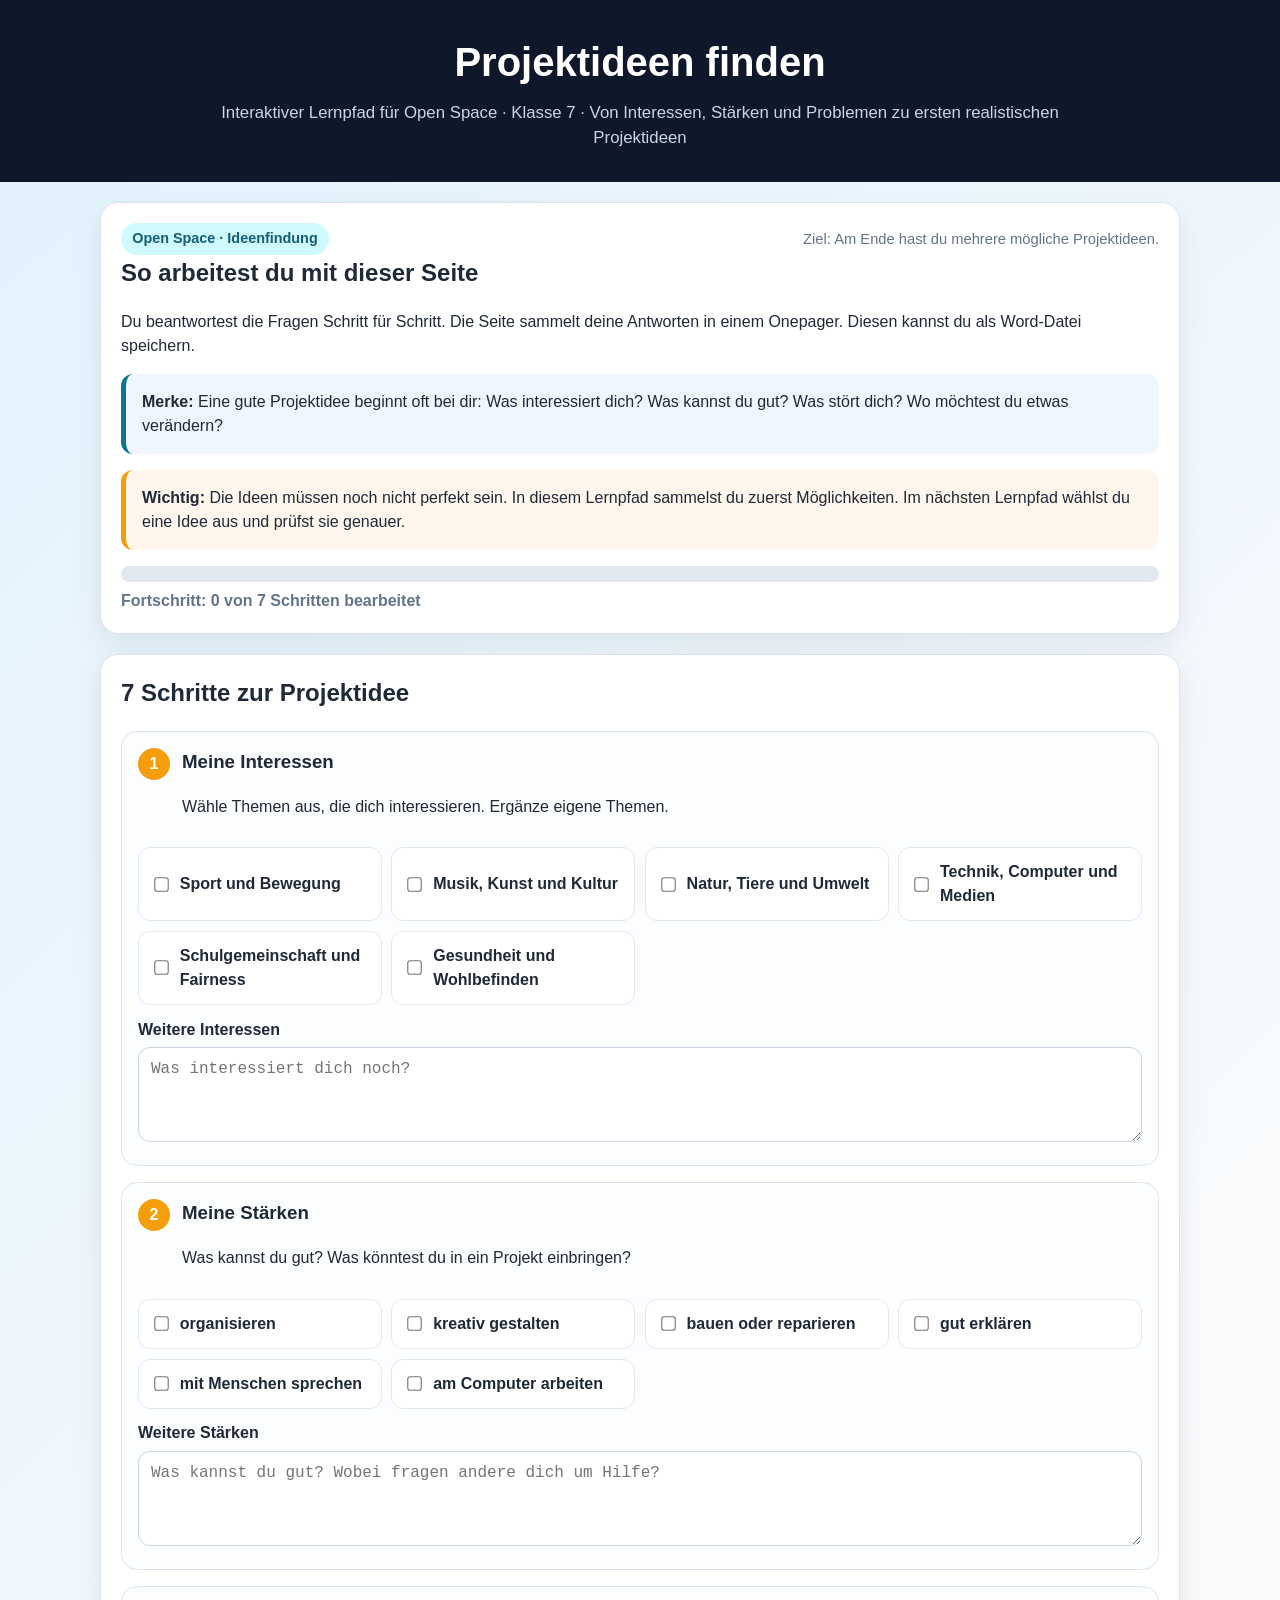
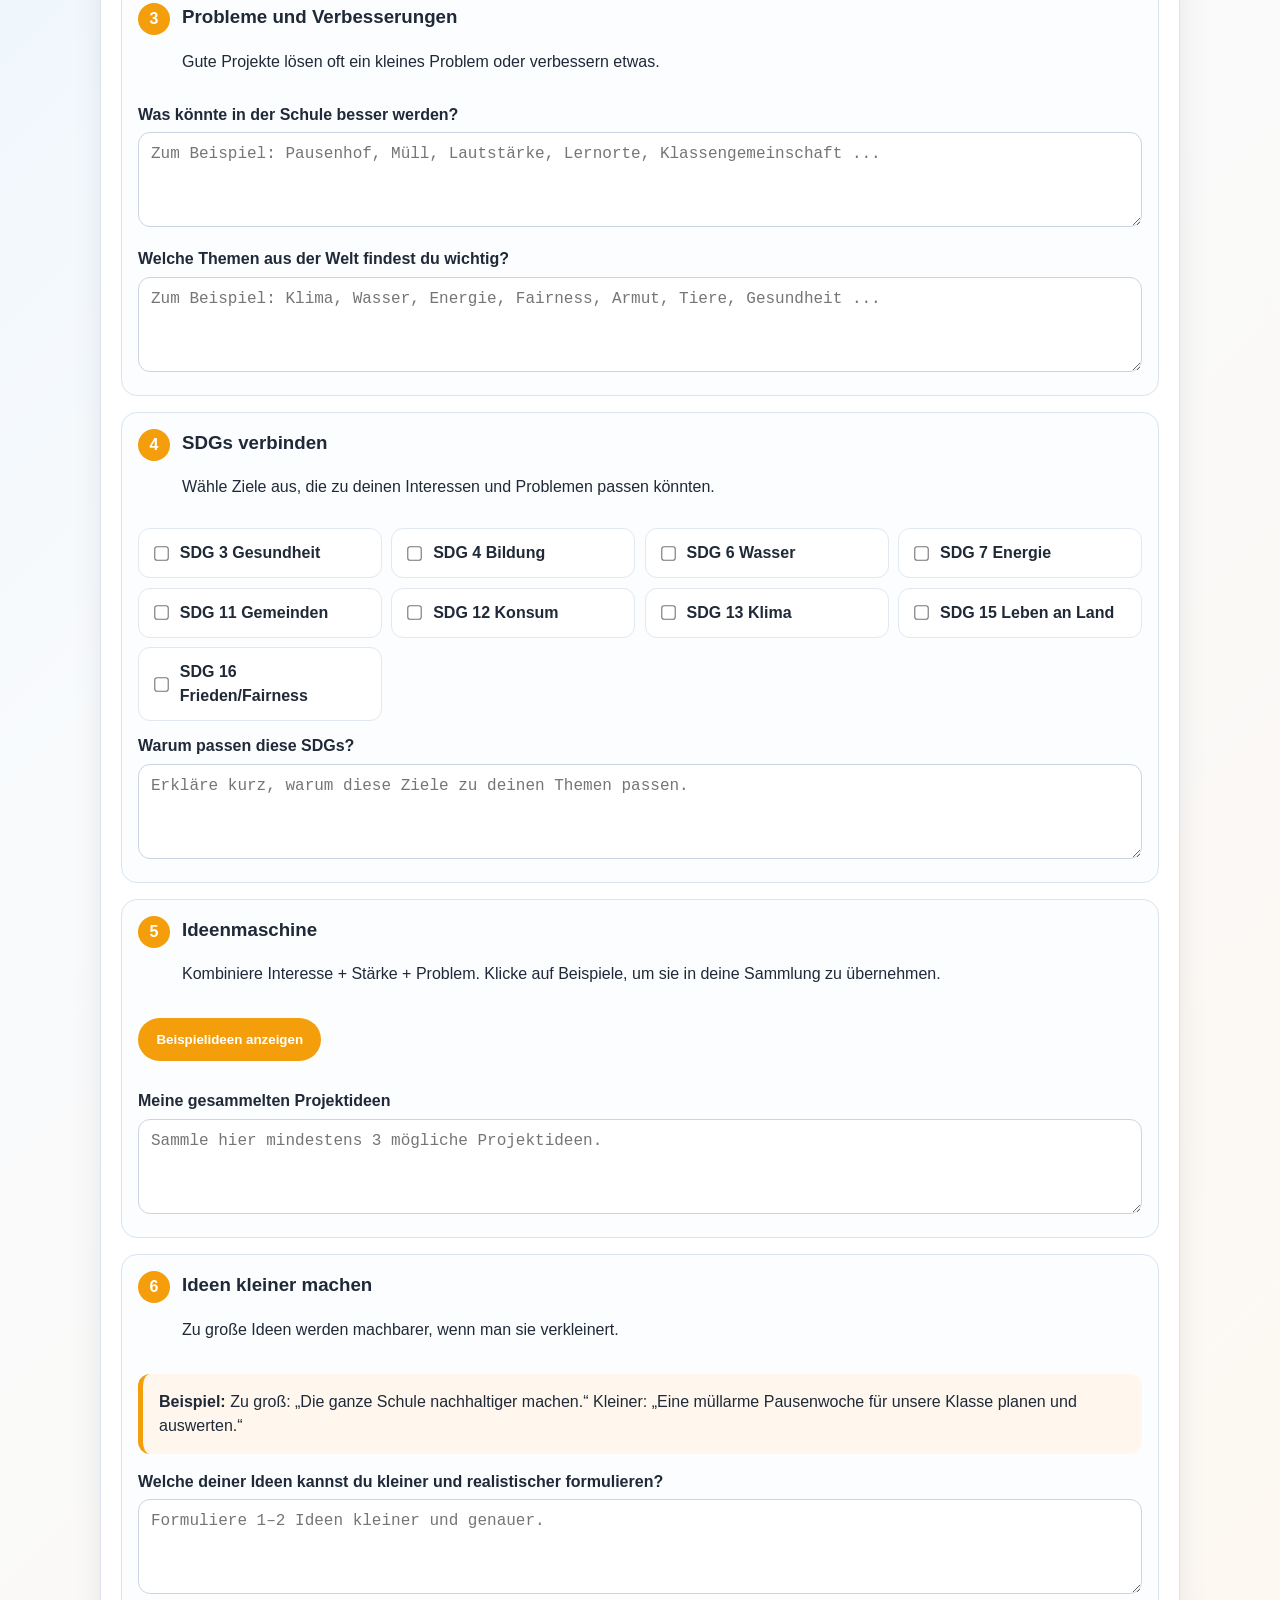
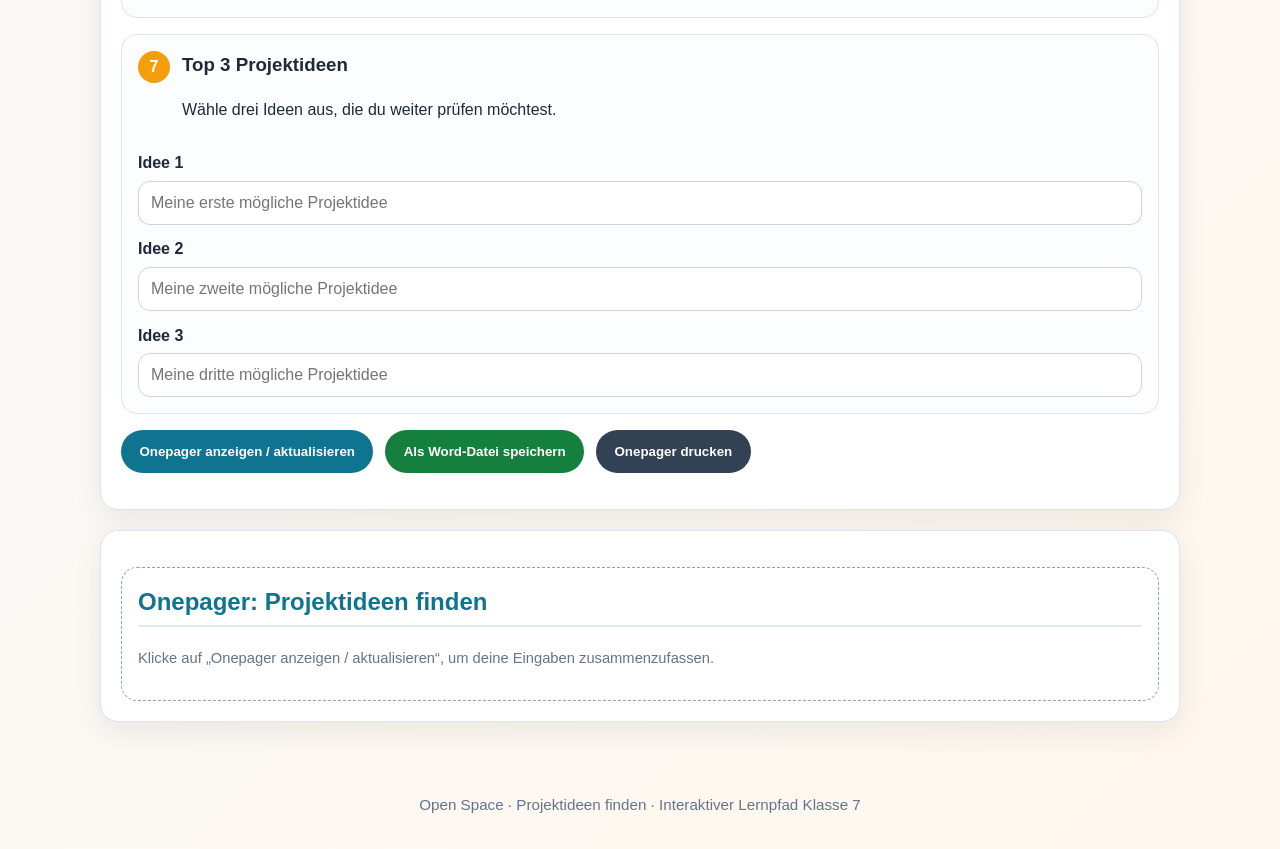
==== lernpfad_projektideen_finden.html @ 1bb31d28 "Add files via upload" ====
<!DOCTYPE html>
<html lang="de">
<head>
  <meta charset="UTF-8" />
  <meta name="viewport" content="width=device-width, initial-scale=1.0" />
  <title>Projektideen finden · Interaktiver Lernpfad</title>
  <style>
    :root {
      --bg1:#e0f2fe; --bg2:#fff7ed; --dark:#0f172a; --card:#ffffff; --text:#1f2937;
      --muted:#64748b; --line:#dbe3ef; --primary:#0e7490; --primary2:#f59e0b;
      --green:#15803d; --red:#b91c1c; --soft:#f8fafc;
    }
    *{box-sizing:border-box} body{margin:0;font-family:Arial,Helvetica,sans-serif;background:linear-gradient(135deg,var(--bg1),#f8fafc 45%,var(--bg2));color:var(--text);line-height:1.5}
    header{background:var(--dark);color:white;padding:2rem 1rem;text-align:center} header h1{margin:0 0 .5rem;font-size:clamp(1.7rem,4vw,2.5rem)} header p{max-width:920px;margin:.5rem auto 0;color:#cbd5e1;font-size:1.05rem}
    main{max-width:1120px;margin:0 auto;padding:1.25rem}.card{background:var(--card);border:1px solid var(--line);border-radius:18px;box-shadow:0 10px 30px rgba(15,23,42,.08);padding:1.25rem;margin-bottom:1.25rem}
    h2,h3{margin-top:0}.topline{display:flex;flex-wrap:wrap;justify-content:space-between;gap:.75rem;align-items:center}.badge{display:inline-block;padding:.3rem .7rem;border-radius:999px;background:#cffafe;color:#155e75;font-size:.9rem;font-weight:800}.small{font-size:.92rem;color:var(--muted)}
    .hint{background:#eff6ff;border-left:5px solid var(--primary);border-radius:12px;padding:1rem;margin:1rem 0}.tip{background:#fff7ed;border-left:5px solid var(--primary2);border-radius:12px;padding:1rem;margin:1rem 0}
    .progress-wrap{background:#e2e8f0;border-radius:999px;height:16px;overflow:hidden;margin:.8rem 0 .4rem}.progress-bar{height:100%;width:0%;background:var(--green);transition:width .25s ease}.status{color:var(--muted);font-weight:700}
    .step{border:1px solid var(--line);background:#fbfdff;border-radius:16px;padding:1rem;margin:1rem 0}.step-header{display:flex;gap:.75rem;align-items:flex-start;margin-bottom:.8rem}.step-number{width:2rem;height:2rem;flex:0 0 2rem;border-radius:50%;background:var(--primary2);color:white;display:grid;place-items:center;font-weight:900}
    label{display:block;font-weight:800;margin:.8rem 0 .35rem} input[type="text"],textarea,select{width:100%;padding:.75rem;border:1px solid #cbd5e1;border-radius:12px;font-size:1rem;background:white} textarea{min-height:95px;resize:vertical}
    .grid{display:grid;grid-template-columns:repeat(auto-fit,minmax(240px,1fr));gap:.75rem}.choice-grid{display:grid;grid-template-columns:repeat(auto-fit,minmax(230px,1fr));gap:.6rem;margin-top:.6rem}.choice-grid label{display:flex;align-items:center;gap:.55rem;font-weight:600;margin:0;background:white;border:1px solid #e2e8f0;border-radius:12px;padding:.75rem}.choice-grid input{transform:scale(1.12)}
    .idea-list{display:grid;grid-template-columns:repeat(auto-fit,minmax(250px,1fr));gap:.75rem;margin-top:.75rem}.idea-card{border:1px solid #e2e8f0;border-radius:14px;padding:1rem;background:#f8fafc}.idea-card button{margin-top:.5rem}
    .button-row{display:flex;flex-wrap:wrap;gap:.75rem;align-items:center;margin:1rem 0}button{border:none;border-radius:999px;padding:.85rem 1.15rem;background:var(--primary);color:white;font-weight:800;cursor:pointer;transition:transform .15s ease,background .15s ease}button:hover{background:#155e75;transform:translateY(-1px)}button.secondary{background:#334155}button.secondary:hover{background:#1e293b}button.green{background:var(--green)}button.green:hover{background:#166534}button.orange{background:var(--primary2)}button.orange:hover{background:#d97706}
    .onepager{background:white;border:1px dashed #94a3b8;border-radius:16px;padding:1rem;margin-top:1rem}.onepager h2{color:var(--primary);border-bottom:2px solid #e2e8f0;padding-bottom:.35rem}.onepager-grid{display:grid;grid-template-columns:repeat(auto-fit,minmax(260px,1fr));gap:.75rem}.onepager-box{border:1px solid #e2e8f0;border-radius:12px;padding:.8rem;background:#f8fafc}
    footer{text-align:center;padding:2rem 1rem;color:var(--muted);font-size:.95rem}
    @media print{body{background:white}header,.intro-card,.steps-card,.button-row,.progress-wrap,.status{display:none}.card{box-shadow:none;border:none;margin:0;padding:0}.onepager{border:none;padding:0}.onepager-grid{display:block}.onepager-box{margin:10px 0}}
  </style>
</head>
<body>
<header>
  <h1>Projektideen finden</h1>
  <p>Interaktiver Lernpfad für Open Space · Klasse 7 · Von Interessen, Stärken und Problemen zu ersten realistischen Projektideen</p>
</header>
<main>
  <section class="card intro-card">
    <div class="topline"><span class="badge">Open Space · Ideenfindung</span><span class="small">Ziel: Am Ende hast du mehrere mögliche Projektideen.</span></div>
    <h2>So arbeitest du mit dieser Seite</h2>
    <p>Du beantwortest die Fragen Schritt für Schritt. Die Seite sammelt deine Antworten in einem Onepager. Diesen kannst du als Word-Datei speichern.</p>
    <div class="hint"><strong>Merke:</strong> Eine gute Projektidee beginnt oft bei dir: Was interessiert dich? Was kannst du gut? Was stört dich? Wo möchtest du etwas verändern?</div>
    <div class="tip"><strong>Wichtig:</strong> Die Ideen müssen noch nicht perfekt sein. In diesem Lernpfad sammelst du zuerst Möglichkeiten. Im nächsten Lernpfad wählst du eine Idee aus und prüfst sie genauer.</div>
    <div class="progress-wrap"><div class="progress-bar" id="progressBar"></div></div>
    <div id="progressText" class="status">Fortschritt: 0 von 7 Schritten bearbeitet</div>
  </section>

  <section class="card steps-card">
    <h2>7 Schritte zur Projektidee</h2>

    <div class="step">
      <div class="step-header"><div class="step-number">1</div><div><h3>Meine Interessen</h3><p>Wähle Themen aus, die dich interessieren. Ergänze eigene Themen.</p></div></div>
      <div class="choice-grid">
        <label><input type="checkbox" name="interests" value="Sport und Bewegung"> Sport und Bewegung</label>
        <label><input type="checkbox" name="interests" value="Musik, Kunst und Kultur"> Musik, Kunst und Kultur</label>
        <label><input type="checkbox" name="interests" value="Natur, Tiere und Umwelt"> Natur, Tiere und Umwelt</label>
        <label><input type="checkbox" name="interests" value="Technik, Computer und Medien"> Technik, Computer und Medien</label>
        <label><input type="checkbox" name="interests" value="Schulgemeinschaft und Fairness"> Schulgemeinschaft und Fairness</label>
        <label><input type="checkbox" name="interests" value="Gesundheit und Wohlbefinden"> Gesundheit und Wohlbefinden</label>
      </div>
      <label for="ownInterests">Weitere Interessen</label><textarea id="ownInterests" placeholder="Was interessiert dich noch?"></textarea>
    </div>

    <div class="step">
      <div class="step-header"><div class="step-number">2</div><div><h3>Meine Stärken</h3><p>Was kannst du gut? Was könntest du in ein Projekt einbringen?</p></div></div>
      <div class="choice-grid">
        <label><input type="checkbox" name="strengths" value="organisieren"> organisieren</label>
        <label><input type="checkbox" name="strengths" value="kreativ gestalten"> kreativ gestalten</label>
        <label><input type="checkbox" name="strengths" value="bauen oder reparieren"> bauen oder reparieren</label>
        <label><input type="checkbox" name="strengths" value="gut erklären"> gut erklären</label>
        <label><input type="checkbox" name="strengths" value="mit Menschen sprechen"> mit Menschen sprechen</label>
        <label><input type="checkbox" name="strengths" value="am Computer arbeiten"> am Computer arbeiten</label>
      </div>
      <label for="ownStrengths">Weitere Stärken</label><textarea id="ownStrengths" placeholder="Was kannst du gut? Wobei fragen andere dich um Hilfe?"></textarea>
    </div>

    <div class="step">
      <div class="step-header"><div class="step-number">3</div><div><h3>Probleme und Verbesserungen</h3><p>Gute Projekte lösen oft ein kleines Problem oder verbessern etwas.</p></div></div>
      <label for="problemsSchool">Was könnte in der Schule besser werden?</label><textarea id="problemsSchool" placeholder="Zum Beispiel: Pausenhof, Müll, Lautstärke, Lernorte, Klassengemeinschaft ..."></textarea>
      <label for="problemsWorld">Welche Themen aus der Welt findest du wichtig?</label><textarea id="problemsWorld" placeholder="Zum Beispiel: Klima, Wasser, Energie, Fairness, Armut, Tiere, Gesundheit ..."></textarea>
    </div>

    <div class="step">
      <div class="step-header"><div class="step-number">4</div><div><h3>SDGs verbinden</h3><p>Wähle Ziele aus, die zu deinen Interessen und Problemen passen könnten.</p></div></div>
      <div class="choice-grid">
        <label><input type="checkbox" name="sdgs" value="SDG 3 Gesundheit und Wohlergehen"> SDG 3 Gesundheit</label>
        <label><input type="checkbox" name="sdgs" value="SDG 4 Hochwertige Bildung"> SDG 4 Bildung</label>
        <label><input type="checkbox" name="sdgs" value="SDG 6 Sauberes Wasser"> SDG 6 Wasser</label>
        <label><input type="checkbox" name="sdgs" value="SDG 7 Saubere Energie"> SDG 7 Energie</label>
        <label><input type="checkbox" name="sdgs" value="SDG 11 Nachhaltige Städte und Gemeinden"> SDG 11 Gemeinden</label>
        <label><input type="checkbox" name="sdgs" value="SDG 12 Nachhaltiger Konsum"> SDG 12 Konsum</label>
        <label><input type="checkbox" name="sdgs" value="SDG 13 Klimaschutz"> SDG 13 Klima</label>
        <label><input type="checkbox" name="sdgs" value="SDG 15 Leben an Land"> SDG 15 Leben an Land</label>
        <label><input type="checkbox" name="sdgs" value="SDG 16 Frieden und Gerechtigkeit"> SDG 16 Frieden/Fairness</label>
      </div>
      <label for="sdgReason">Warum passen diese SDGs?</label><textarea id="sdgReason" placeholder="Erkläre kurz, warum diese Ziele zu deinen Themen passen."></textarea>
    </div>

    <div class="step">
      <div class="step-header"><div class="step-number">5</div><div><h3>Ideenmaschine</h3><p>Kombiniere Interesse + Stärke + Problem. Klicke auf Beispiele, um sie in deine Sammlung zu übernehmen.</p></div></div>
      <div class="button-row"><button class="orange" onclick="generateIdeas()">Beispielideen anzeigen</button></div>
      <div id="ideaExamples" class="idea-list"></div>
      <label for="collectedIdeas">Meine gesammelten Projektideen</label><textarea id="collectedIdeas" placeholder="Sammle hier mindestens 3 mögliche Projektideen."></textarea>
    </div>

    <div class="step">
      <div class="step-header"><div class="step-number">6</div><div><h3>Ideen kleiner machen</h3><p>Zu große Ideen werden machbarer, wenn man sie verkleinert.</p></div></div>
      <div class="tip"><strong>Beispiel:</strong> Zu groß: „Die ganze Schule nachhaltiger machen.“ Kleiner: „Eine müllarme Pausenwoche für unsere Klasse planen und auswerten.“</div>
      <label for="smallIdeas">Welche deiner Ideen kannst du kleiner und realistischer formulieren?</label><textarea id="smallIdeas" placeholder="Formuliere 1–2 Ideen kleiner und genauer."></textarea>
    </div>

    <div class="step">
      <div class="step-header"><div class="step-number">7</div><div><h3>Top 3 Projektideen</h3><p>Wähle drei Ideen aus, die du weiter prüfen möchtest.</p></div></div>
      <label for="top1">Idee 1</label><input id="top1" type="text" placeholder="Meine erste mögliche Projektidee">
      <label for="top2">Idee 2</label><input id="top2" type="text" placeholder="Meine zweite mögliche Projektidee">
      <label for="top3">Idee 3</label><input id="top3" type="text" placeholder="Meine dritte mögliche Projektidee">
    </div>

    <div class="button-row">
      <button onclick="updateOnepager()">Onepager anzeigen / aktualisieren</button>
      <button class="green" onclick="downloadWord()">Als Word-Datei speichern</button>
      <button class="secondary" onclick="window.print()">Onepager drucken</button>
    </div>
  </section>

  <section class="card" id="onepagerSection"><div id="onepager" class="onepager"><h2>Onepager: Projektideen finden</h2><p class="small">Klicke auf „Onepager anzeigen / aktualisieren“, um deine Eingaben zusammenzufassen.</p></div></section>
</main>
<footer>Open Space · Projektideen finden · Interaktiver Lernpfad Klasse 7</footer>
<script>
  document.addEventListener('input', updateProgress); document.addEventListener('change', updateProgress);
  function getValue(id){const e=document.getElementById(id);return e&&e.value.trim()?e.value.trim():'—'}
  function getCheckedValues(name){const c=Array.from(document.querySelectorAll(`input[name="${name}"]:checked`));return c.length?c.map(i=>i.value).join(', '):'—'}
  function esc(t){return String(t).replace(/&/g,'&amp;').replace(/</g,'&lt;').replace(/>/g,'&gt;').replace(/"/g,'&quot;').replace(/'/g,'&#039;').replace(/\n/g,'<br>')}
  const examples = [
    ['Müllarme Pausenbox-Woche','Interesse: Umwelt · Stärke: organisieren · SDGs: 12, 13','Eine Klasse testet eine Woche lang weniger Verpackungsmüll in der Pause.'],
    ['Mini-Schulgarten für Insekten','Interesse: Natur · Stärke: bauen/gestalten · SDGs: 15, 4','Ein Team plant eine kleine insektenfreundliche Ecke und erklärt ihren Nutzen.'],
    ['Lernhilfe-Tauschbörse','Interesse: Bildung · Stärke: gut erklären · SDGs: 4, 10','Schüler bieten kurze Hilfen für Themen an, die sie gut können.'],
    ['Energie-Detektive im Klassenraum','Interesse: Technik/Klima · Stärke: beobachten · SDGs: 7, 13','Ein Team prüft Licht, Beamer, Heizung und entwickelt Spar-Tipps.'],
    ['Fairness-Woche in der Klasse','Interesse: Gemeinschaft · Stärke: mit Menschen sprechen · SDGs: 16, 4','Eine Gruppe sammelt Regeln für respektvollen Umgang und testet sie eine Woche.'],
    ['Bewegte Pause','Interesse: Sport · Stärke: anleiten · SDGs: 3, 11','Ein Team entwickelt einfache Pausenspiele und testet sie mit Mitschülern.'],
    ['Trinkwasser-Aktion','Interesse: Gesundheit/Wasser · Stärke: gestalten · SDGs: 3, 6, 12','Ein Team informiert über Leitungswasser und weniger Einwegflaschen.'],
    ['Schulweg-Check','Interesse: Gemeinde · Stärke: fotografieren/dokumentieren · SDGs: 11, 16','Schüler sammeln sichere und unsichere Stellen und machen Vorschläge.']
  ];
  function generateIdeas(){
    const wrap=document.getElementById('ideaExamples');
    wrap.innerHTML=examples.map((x,i)=>`<div class="idea-card"><span class="badge">Beispiel ${i+1}</span><h3>${x[0]}</h3><p><strong>${x[1]}</strong></p><p>${x[2]}</p><button type="button" onclick="addIdea('${encodeURIComponent(x[0])}')">Idee übernehmen</button></div>`).join('');
  }
  function addIdea(encoded){
    const idea=decodeURIComponent(encoded); const box=document.getElementById('collectedIdeas');
    box.value = box.value.trim() ? box.value.trim()+"\n- "+idea : "- "+idea; updateProgress();
  }
  function buildOnepagerHtml(){return `
    <h2>Onepager: Projektideen finden</h2>
    <p><strong>Name:</strong> ___________________________ &nbsp;&nbsp; <strong>Datum:</strong> ___________________________</p>
    <div class="onepager-grid">
      <div class="onepager-box"><h3>1. Interessen</h3><p><strong>Ausgewählt:</strong><br>${esc(getCheckedValues('interests'))}</p><p><strong>Weitere Interessen:</strong><br>${esc(getValue('ownInterests'))}</p></div>
      <div class="onepager-box"><h3>2. Stärken</h3><p><strong>Ausgewählt:</strong><br>${esc(getCheckedValues('strengths'))}</p><p><strong>Weitere Stärken:</strong><br>${esc(getValue('ownStrengths'))}</p></div>
      <div class="onepager-box"><h3>3. Probleme / Verbesserungen</h3><p><strong>In der Schule:</strong><br>${esc(getValue('problemsSchool'))}</p><p><strong>In der Welt:</strong><br>${esc(getValue('problemsWorld'))}</p></div>
      <div class="onepager-box"><h3>4. Passende SDGs</h3><p><strong>SDGs:</strong><br>${esc(getCheckedValues('sdgs'))}</p><p><strong>Begründung:</strong><br>${esc(getValue('sdgReason'))}</p></div>
      <div class="onepager-box"><h3>5. Gesammelte Projektideen</h3><p>${esc(getValue('collectedIdeas'))}</p></div>
      <div class="onepager-box"><h3>6. Kleiner und realistischer</h3><p>${esc(getValue('smallIdeas'))}</p></div>
      <div class="onepager-box"><h3>7. Top 3 Projektideen</h3><p><strong>Idee 1:</strong> ${esc(getValue('top1'))}</p><p><strong>Idee 2:</strong> ${esc(getValue('top2'))}</p><p><strong>Idee 3:</strong> ${esc(getValue('top3'))}</p></div>
    </div>`}
  function updateOnepager(){document.getElementById('onepager').innerHTML=buildOnepagerHtml();updateProgress()}
  function updateProgress(){
    let c=0; if(getCheckedValues('interests')!=='—'||getValue('ownInterests')!=='—')c++; if(getCheckedValues('strengths')!=='—'||getValue('ownStrengths')!=='—')c++;
    if(getValue('problemsSchool')!=='—'||getValue('problemsWorld')!=='—')c++; if(getCheckedValues('sdgs')!=='—'&&getValue('sdgReason')!=='—')c++;
    if(getValue('collectedIdeas')!=='—')c++; if(getValue('smallIdeas')!=='—')c++; if(getValue('top1')!=='—'&&getValue('top2')!=='—'&&getValue('top3')!=='—')c++;
    const p=Math.round(c/7*100); document.getElementById('progressBar').style.width=p+'%'; document.getElementById('progressText').textContent=`Fortschritt: ${c} von 7 Schritten bearbeitet`;
  }
  function downloadWord(){updateOnepager();const content=document.getElementById('onepager').innerHTML;const html=`<!DOCTYPE html><html lang="de"><head><meta charset="UTF-8"><title>Onepager Projektideen finden</title><style>body{font-family:Arial,Helvetica,sans-serif;color:#1f2937}h1,h2{color:#0e7490}.onepager-box{border:1px solid #cbd5e1;padding:10px;margin:10px 0;border-radius:8px;background:#f8fafc}.onepager-grid{display:block}.small{color:#64748b}</style></head><body>${content}</body></html>`;const blob=new Blob(['\ufeff',html],{type:'application/msword'});const url=URL.createObjectURL(blob);const a=document.createElement('a');a.href=url;a.download='Onepager_Projektideen_finden.doc';document.body.appendChild(a);a.click();document.body.removeChild(a);URL.revokeObjectURL(url)}
  updateProgress();
</script>
</body>
</html>
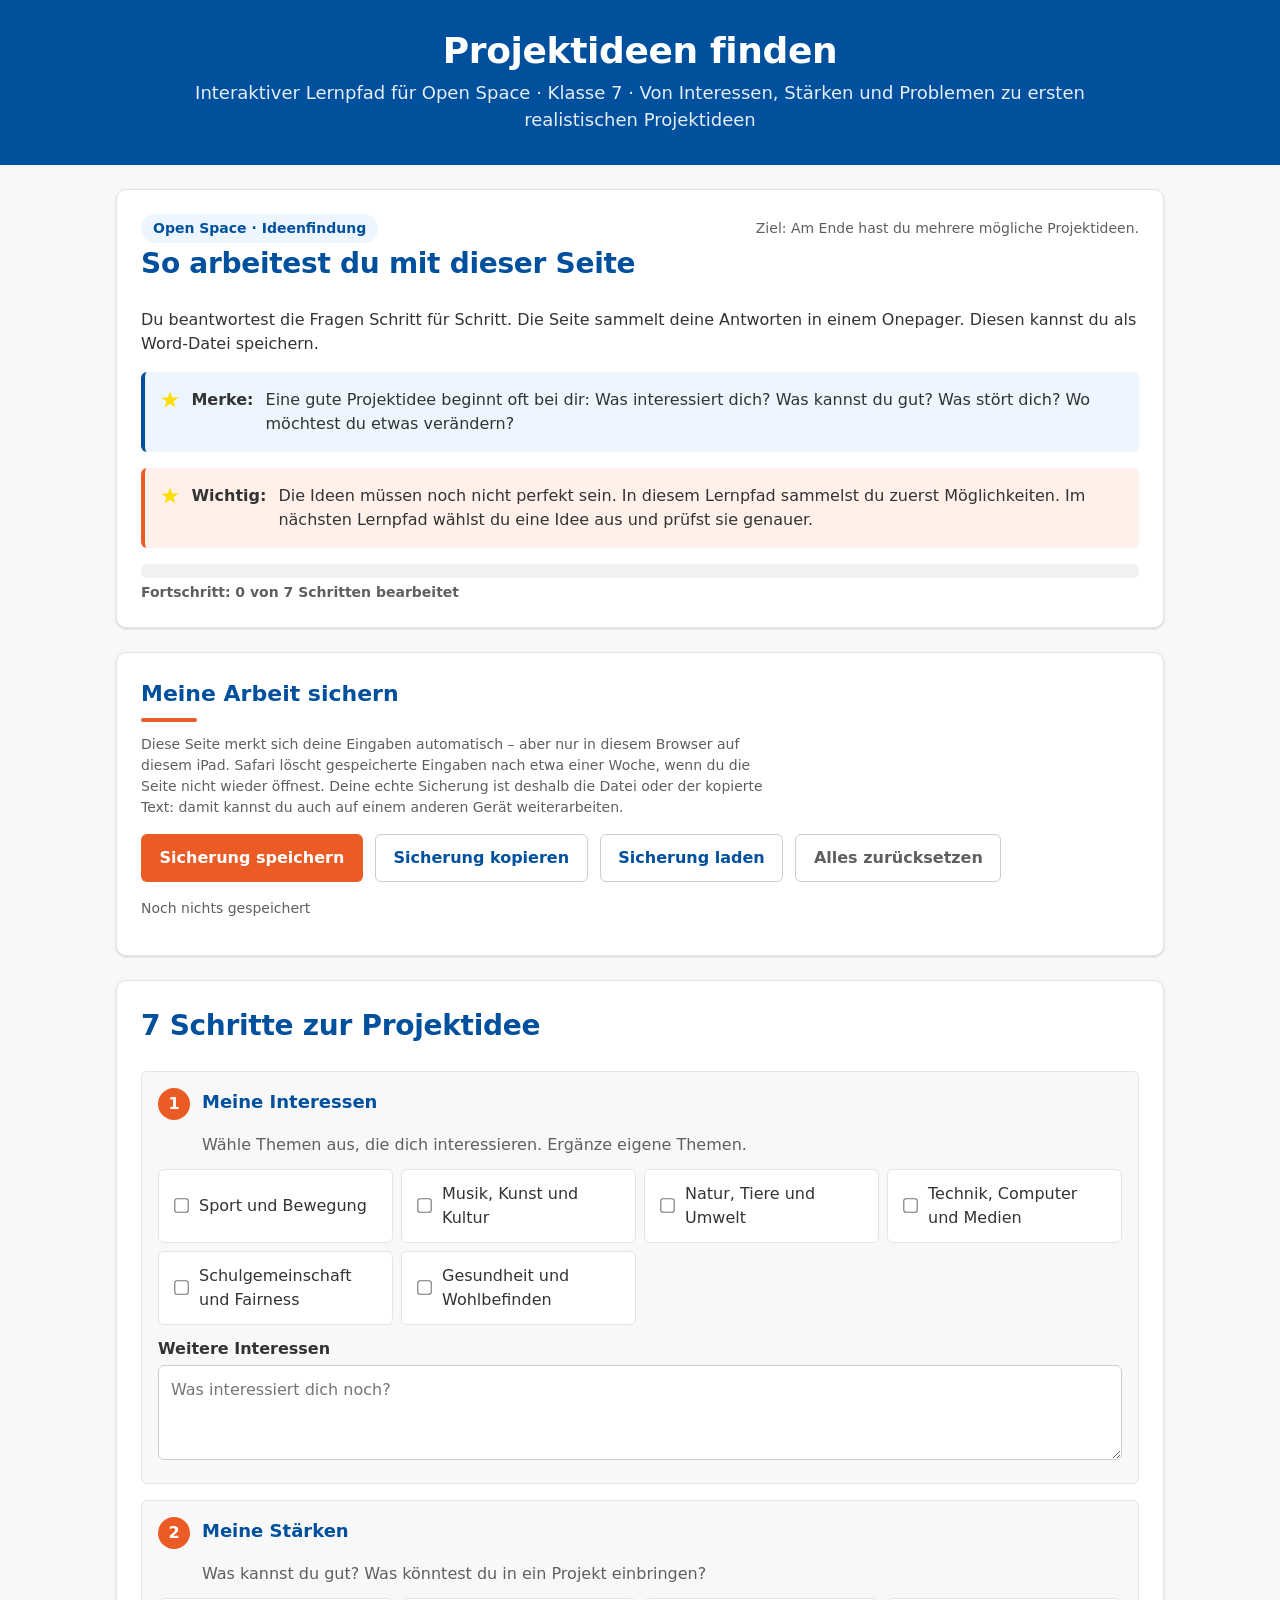
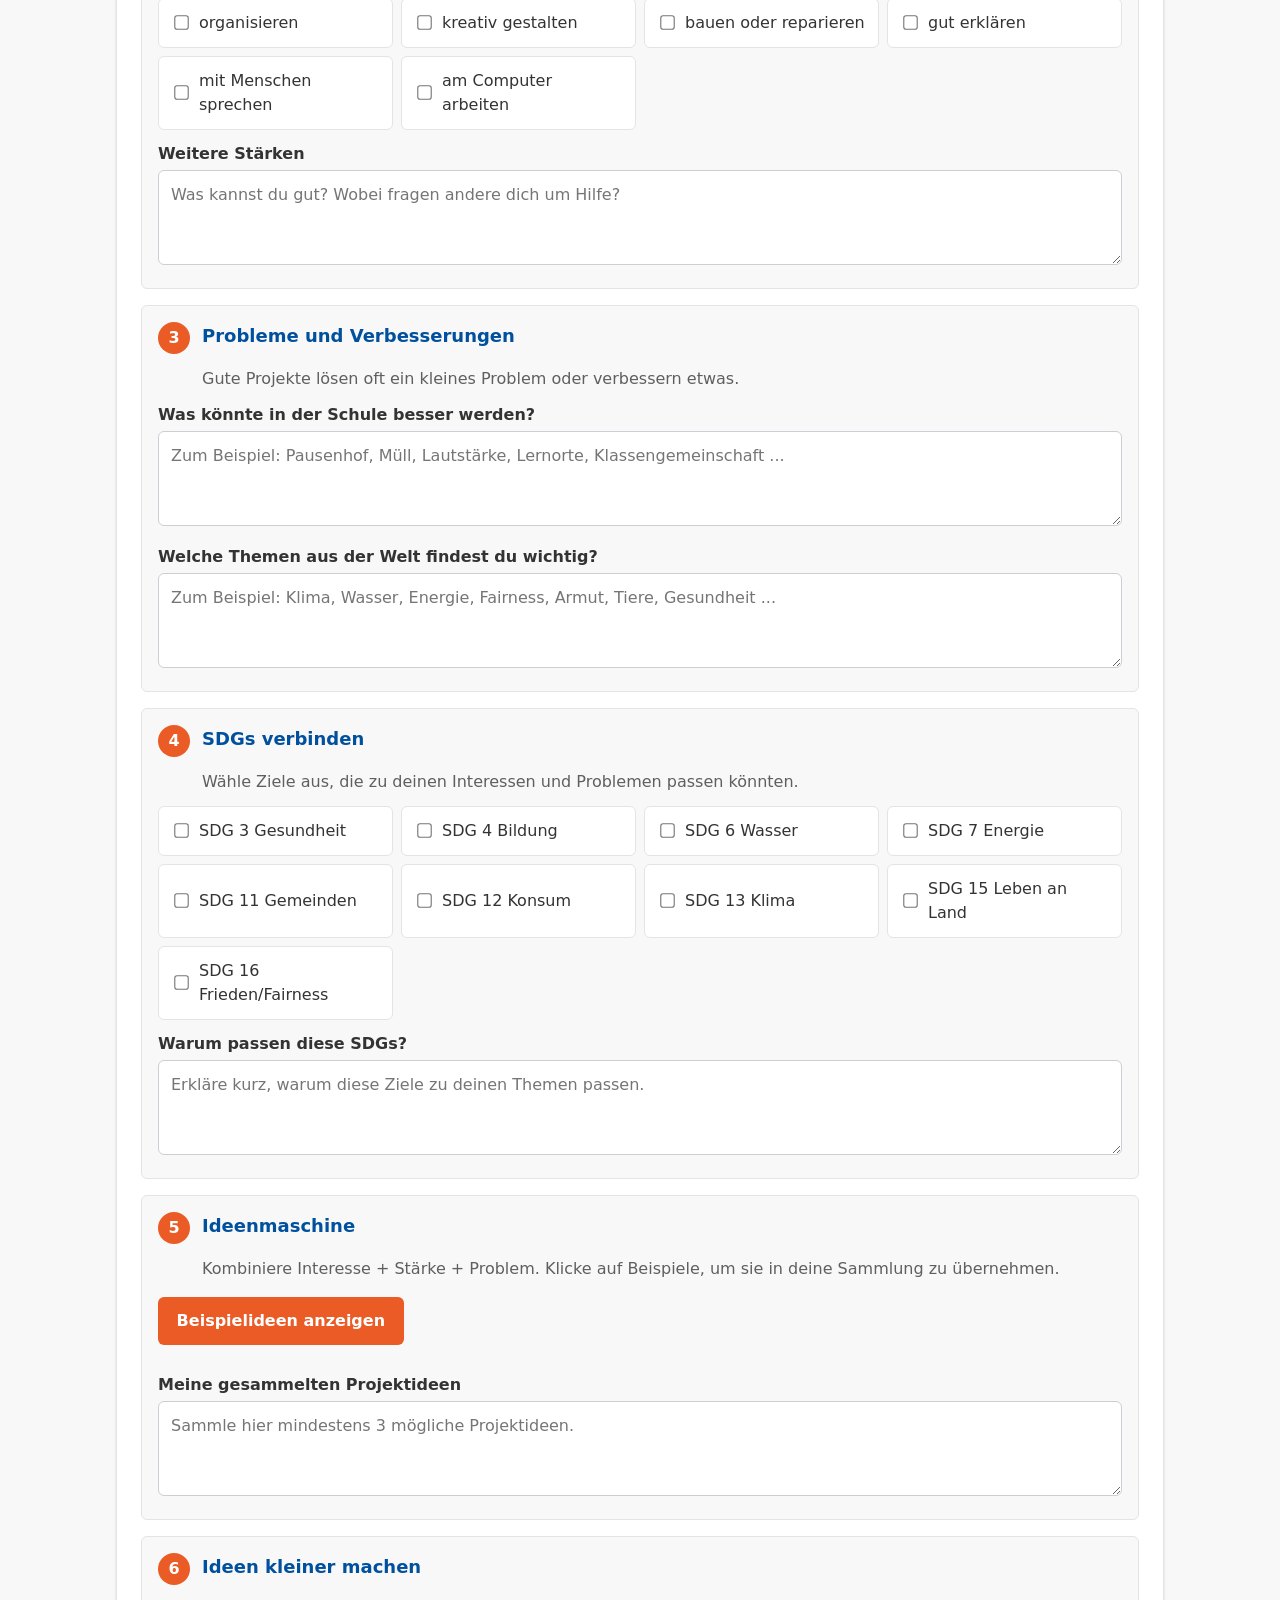
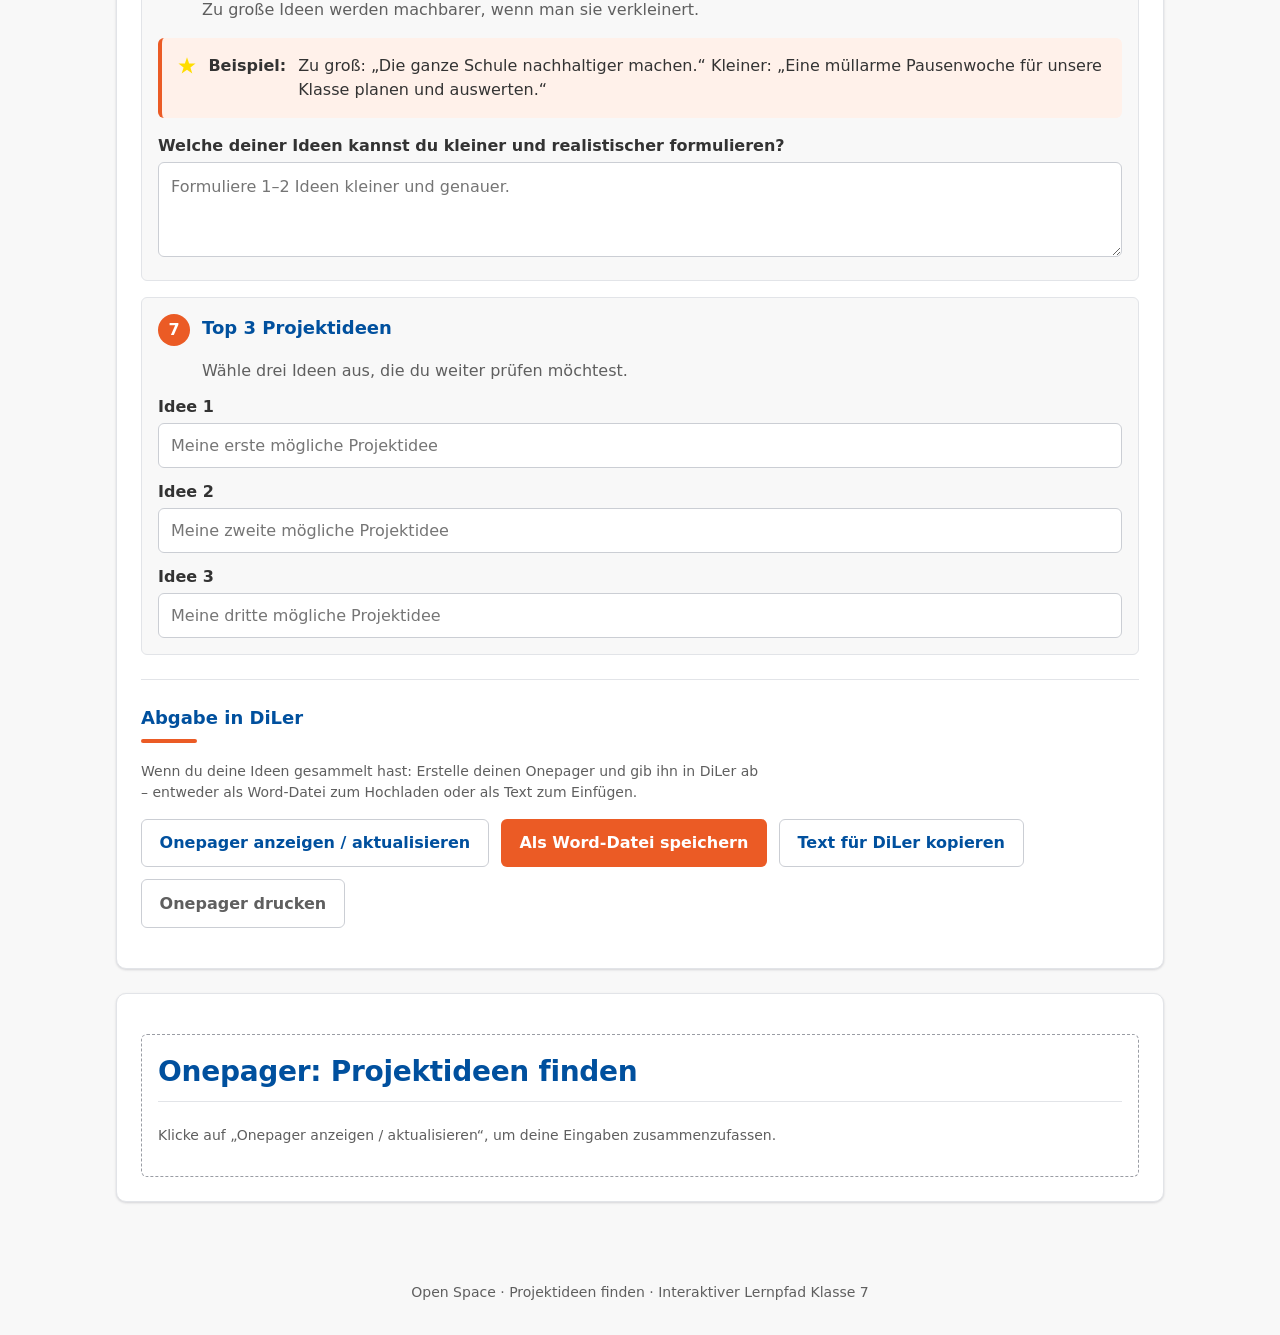
==== commit 187ef8a0: "feat: Persistenz und Corporate Design in lernpfad_projektideen_finden.html Gleiches Muster wie proje" ====
--- a/lernpfad_projektideen_finden.html
+++ b/lernpfad_projektideen_finden.html
@@ -4,26 +4,198 @@
   <meta charset="UTF-8" />
   <meta name="viewport" content="width=device-width, initial-scale=1.0" />
   <title>Projektideen finden · Interaktiver Lernpfad</title>
+  <link rel="stylesheet" href="assets/slp-tokens.css" />
   <style>
-    :root {
-      --bg1:#e0f2fe; --bg2:#fff7ed; --dark:#0f172a; --card:#ffffff; --text:#1f2937;
-      --muted:#64748b; --line:#dbe3ef; --primary:#0e7490; --primary2:#f59e0b;
-      --green:#15803d; --red:#b91c1c; --soft:#f8fafc;
-    }
-    *{box-sizing:border-box} body{margin:0;font-family:Arial,Helvetica,sans-serif;background:linear-gradient(135deg,var(--bg1),#f8fafc 45%,var(--bg2));color:var(--text);line-height:1.5}
-    header{background:var(--dark);color:white;padding:2rem 1rem;text-align:center} header h1{margin:0 0 .5rem;font-size:clamp(1.7rem,4vw,2.5rem)} header p{max-width:920px;margin:.5rem auto 0;color:#cbd5e1;font-size:1.05rem}
-    main{max-width:1120px;margin:0 auto;padding:1.25rem}.card{background:var(--card);border:1px solid var(--line);border-radius:18px;box-shadow:0 10px 30px rgba(15,23,42,.08);padding:1.25rem;margin-bottom:1.25rem}
-    h2,h3{margin-top:0}.topline{display:flex;flex-wrap:wrap;justify-content:space-between;gap:.75rem;align-items:center}.badge{display:inline-block;padding:.3rem .7rem;border-radius:999px;background:#cffafe;color:#155e75;font-size:.9rem;font-weight:800}.small{font-size:.92rem;color:var(--muted)}
-    .hint{background:#eff6ff;border-left:5px solid var(--primary);border-radius:12px;padding:1rem;margin:1rem 0}.tip{background:#fff7ed;border-left:5px solid var(--primary2);border-radius:12px;padding:1rem;margin:1rem 0}
-    .progress-wrap{background:#e2e8f0;border-radius:999px;height:16px;overflow:hidden;margin:.8rem 0 .4rem}.progress-bar{height:100%;width:0%;background:var(--green);transition:width .25s ease}.status{color:var(--muted);font-weight:700}
-    .step{border:1px solid var(--line);background:#fbfdff;border-radius:16px;padding:1rem;margin:1rem 0}.step-header{display:flex;gap:.75rem;align-items:flex-start;margin-bottom:.8rem}.step-number{width:2rem;height:2rem;flex:0 0 2rem;border-radius:50%;background:var(--primary2);color:white;display:grid;place-items:center;font-weight:900}
-    label{display:block;font-weight:800;margin:.8rem 0 .35rem} input[type="text"],textarea,select{width:100%;padding:.75rem;border:1px solid #cbd5e1;border-radius:12px;font-size:1rem;background:white} textarea{min-height:95px;resize:vertical}
-    .grid{display:grid;grid-template-columns:repeat(auto-fit,minmax(240px,1fr));gap:.75rem}.choice-grid{display:grid;grid-template-columns:repeat(auto-fit,minmax(230px,1fr));gap:.6rem;margin-top:.6rem}.choice-grid label{display:flex;align-items:center;gap:.55rem;font-weight:600;margin:0;background:white;border:1px solid #e2e8f0;border-radius:12px;padding:.75rem}.choice-grid input{transform:scale(1.12)}
-    .idea-list{display:grid;grid-template-columns:repeat(auto-fit,minmax(250px,1fr));gap:.75rem;margin-top:.75rem}.idea-card{border:1px solid #e2e8f0;border-radius:14px;padding:1rem;background:#f8fafc}.idea-card button{margin-top:.5rem}
-    .button-row{display:flex;flex-wrap:wrap;gap:.75rem;align-items:center;margin:1rem 0}button{border:none;border-radius:999px;padding:.85rem 1.15rem;background:var(--primary);color:white;font-weight:800;cursor:pointer;transition:transform .15s ease,background .15s ease}button:hover{background:#155e75;transform:translateY(-1px)}button.secondary{background:#334155}button.secondary:hover{background:#1e293b}button.green{background:var(--green)}button.green:hover{background:#166534}button.orange{background:var(--primary2)}button.orange:hover{background:#d97706}
-    .onepager{background:white;border:1px dashed #94a3b8;border-radius:16px;padding:1rem;margin-top:1rem}.onepager h2{color:var(--primary);border-bottom:2px solid #e2e8f0;padding-bottom:.35rem}.onepager-grid{display:grid;grid-template-columns:repeat(auto-fit,minmax(260px,1fr));gap:.75rem}.onepager-box{border:1px solid #e2e8f0;border-radius:12px;padding:.8rem;background:#f8fafc}
-    footer{text-align:center;padding:2rem 1rem;color:var(--muted);font-size:.95rem}
-    @media print{body{background:white}header,.intro-card,.steps-card,.button-row,.progress-wrap,.status{display:none}.card{box-shadow:none;border:none;margin:0;padding:0}.onepager{border:none;padding:0}.onepager-grid{display:block}.onepager-box{margin:10px 0}}
+    /* Farben, Schrift und Abstände: assets/slp-tokens.css (Corporate
+       Design des Schengen-Lyzeums). Hier nur die Regeln dieser Seite. */
+
+    * { box-sizing: border-box; }
+
+    body {
+      margin: 0;
+      font-family: var(--font-sans);
+      background: var(--surface-page);
+      color: var(--text-body);
+      line-height: var(--leading-normal);
+    }
+
+    header {
+      background: var(--surface-blue);
+      color: var(--text-on-blue);
+      padding: var(--space-6) var(--space-4);
+      text-align: center;
+    }
+    header h1 {
+      margin: 0 0 var(--space-2);
+      font-size: clamp(1.6rem, 4vw, 2.25rem);
+      line-height: var(--leading-tight);
+      letter-spacing: var(--tracking-tight);
+    }
+    header p {
+      max-width: 920px;
+      margin: var(--space-2) auto 0;
+      color: rgba(255,255,255,.9);
+      font-size: var(--text-md);
+    }
+
+    main { max-width: var(--container); margin: 0 auto; padding: var(--space-5) var(--space-4); }
+
+    .card {
+      background: var(--surface-card);
+      border: 1px solid var(--border-subtle);
+      border-radius: var(--radius-lg);
+      box-shadow: var(--shadow-sm);
+      padding: var(--space-5);
+      margin-bottom: var(--space-5);
+    }
+
+    h2, h3 { margin-top: 0; color: var(--slp-blue); }
+    h2 { font-size: var(--text-xl); letter-spacing: var(--tracking-tight); }
+    h3 { font-size: var(--text-md); }
+
+    .topline {
+      display: flex; flex-wrap: wrap; justify-content: space-between;
+      gap: var(--space-3); align-items: center;
+    }
+
+    .badge {
+      display: inline-block; padding: var(--space-1) var(--space-3);
+      border-radius: var(--radius-pill); background: var(--accent-soft);
+      color: var(--slp-blue); font-size: var(--text-sm); font-weight: 700;
+    }
+
+    .small { font-size: var(--text-sm); color: var(--text-muted); }
+
+    .hint, .tip {
+      display: flex; gap: var(--space-3); align-items: flex-start;
+      border-radius: var(--radius-md); padding: var(--space-4); margin: var(--space-4) 0;
+    }
+    .hint { background: var(--accent-soft); border-left: var(--rule-accent) solid var(--slp-blue); }
+    .tip  { background: var(--accent-2-soft); border-left: var(--rule-accent) solid var(--slp-orange); }
+
+    /* Der Schengen-Stern als Auszeichnung statt eines Icons */
+    .hint::before, .tip::before {
+      content: ""; flex: 0 0 auto; width: 1.15em; height: 1.15em; margin-top: .15em;
+      background: var(--slp-yellow);
+      -webkit-mask: var(--slp-star-mask) center / contain no-repeat;
+              mask: var(--slp-star-mask) center / contain no-repeat;
+    }
+
+    .progress-wrap {
+      background: var(--surface-sunken); border-radius: var(--radius-pill);
+      height: 14px; overflow: hidden; margin: var(--space-3) 0 var(--space-1);
+    }
+    .progress-bar {
+      height: 100%; width: 0%; background: var(--slp-blue);
+      transition: width var(--dur) var(--ease-out);
+    }
+    .status { color: var(--text-muted); font-weight: 700; font-size: var(--text-sm); }
+
+    .step {
+      border: 1px solid var(--border-subtle); background: var(--surface-page);
+      border-radius: var(--radius-md); padding: var(--space-4); margin: var(--space-4) 0;
+    }
+    .step-header { display: flex; gap: var(--space-3); align-items: flex-start; margin-bottom: var(--space-3); }
+    .step-number {
+      width: 2rem; height: 2rem; flex: 0 0 2rem; border-radius: var(--radius-pill);
+      background: var(--slp-orange); color: var(--text-on-orange);
+      display: grid; place-items: center; font-weight: 700;
+    }
+    .step-header p { margin: var(--space-1) 0 0; color: var(--text-muted); }
+
+    label { display: block; font-weight: 700; margin: var(--space-3) 0 var(--space-1); color: var(--text-body); }
+
+    input[type="text"], textarea, select {
+      width: 100%; padding: var(--space-3);
+      border: 1px solid var(--border-default); border-radius: var(--radius-md);
+      font-family: inherit; font-size: var(--text-base);
+      color: var(--text-body); background: var(--surface-card);
+    }
+    input[type="text"]:focus, textarea:focus, select:focus {
+      outline: 3px solid var(--focus-ring); outline-offset: 1px; border-color: var(--slp-blue);
+    }
+    textarea { min-height: 95px; resize: vertical; line-height: var(--leading-normal); }
+
+    .grid { display: grid; grid-template-columns: repeat(auto-fit, minmax(240px, 1fr)); gap: var(--space-3); }
+
+    .choice-grid {
+      display: grid; grid-template-columns: repeat(auto-fit, minmax(230px, 1fr));
+      gap: var(--space-2); margin-top: var(--space-2);
+    }
+    .choice-grid label {
+      display: flex; align-items: center; gap: var(--space-2); font-weight: 400; margin: 0;
+      background: var(--surface-card); border: 1px solid var(--border-subtle);
+      border-radius: var(--radius-md); padding: var(--space-3); min-height: 44px;
+    }
+    .choice-grid label:hover { background: var(--accent-soft); }
+    .choice-grid input { transform: scale(1.12); accent-color: var(--slp-blue); }
+
+    .idea-list { display: grid; grid-template-columns: repeat(auto-fit, minmax(250px, 1fr)); gap: var(--space-3); margin-top: var(--space-3); }
+    .idea-card {
+      border: 1px solid var(--border-subtle); border-top: 3px solid var(--slp-orange);
+      border-radius: var(--radius-md); padding: var(--space-4); background: var(--surface-page);
+    }
+    .idea-card h3 { margin: var(--space-2) 0; }
+    .idea-card button { margin-top: var(--space-2); }
+
+    /* --- Aktionsbereiche: Abgabe getrennt von der Sicherung --- */
+    .aktionen { margin-top: var(--space-5); padding-top: var(--space-5); border-top: 1px solid var(--border-subtle); }
+    .aktionen__text { margin: 0 0 var(--space-4); color: var(--text-muted); font-size: var(--text-sm); max-width: 70ch; }
+
+    .button-row { display: flex; flex-wrap: wrap; gap: var(--space-3); align-items: center; margin: var(--space-4) 0; }
+
+    button {
+      font: inherit; font-weight: 700; cursor: pointer;
+      border: 1px solid transparent; border-radius: var(--radius-md);
+      padding: .7rem 1.1rem; min-height: 44px;
+      transition: background var(--dur) var(--ease-out),
+                  border-color var(--dur) var(--ease-out),
+                  color var(--dur) var(--ease-out);
+    }
+    button:focus { outline: 3px solid var(--focus-ring); outline-offset: 2px; }
+    button:focus:not(:focus-visible) { outline: none; }
+    button:focus-visible { outline: 3px solid var(--focus-ring); outline-offset: 2px; }
+    button:active { transform: translateY(1px); }
+
+    button.haupt { background: var(--slp-orange); color: var(--text-on-orange); }
+    button.haupt:hover { background: var(--accent-2-hover); }
+    button.rand { background: var(--surface-card); color: var(--slp-blue); border-color: var(--border-default); }
+    button.rand:hover { background: var(--accent-soft); border-color: var(--slp-blue); }
+    button.still { background: transparent; color: var(--text-muted); border-color: var(--border-default); }
+    button.still:hover { background: var(--surface-sunken); color: var(--text-body); }
+
+    @supports not (gap: 1rem) {
+      .button-row > *, .choice-grid > * { margin: 0 var(--space-3) var(--space-3) 0; }
+    }
+
+    .onepager {
+      background: var(--surface-card); border: 1px dashed var(--border-strong);
+      border-radius: var(--radius-md); padding: var(--space-4); margin-top: var(--space-4);
+    }
+    .onepager h2 { color: var(--slp-blue); border-bottom: 1px solid var(--border-subtle); padding-bottom: var(--space-2); }
+    .onepager-grid { display: grid; grid-template-columns: repeat(auto-fit, minmax(260px, 1fr)); gap: var(--space-3); }
+    .onepager-box {
+      border: 1px solid var(--border-subtle); border-top: 3px solid var(--slp-blue);
+      border-radius: var(--radius-md); padding: var(--space-3); background: var(--surface-page);
+    }
+
+    footer { text-align: center; padding: var(--space-6) var(--space-4); color: var(--text-muted); font-size: var(--text-sm); }
+
+    @media (max-width: 560px) {
+      main { padding: var(--space-4) var(--space-3); }
+      .card { padding: var(--space-4); }
+      .button-row > button { width: 100%; }
+    }
+
+    @media print {
+      body { background: white; }
+      header, .intro-card, .steps-card, .aktionen, .button-row,
+      .progress-wrap, .status, #sicherung { display: none; }
+      .card { box-shadow: none; border: none; margin: 0; padding: 0; }
+      .onepager { border: none; padding: 0; }
+      .onepager-grid { display: block; }
+      .onepager-box { margin: 10px 0; break-inside: avoid; }
+    }
   </style>
 </head>
 <body>
@@ -42,6 +214,9 @@
     <div id="progressText" class="status">Fortschritt: 0 von 7 Schritten bearbeitet</div>
   </section>
 
+  <!-- Inhalt wird von assets/persist.js aufgebaut -->
+  <section class="card" id="sicherung"></section>
+
   <section class="card steps-card">
     <h2>7 Schritte zur Projektidee</h2>
 
@@ -95,7 +270,7 @@
 
     <div class="step">
       <div class="step-header"><div class="step-number">5</div><div><h3>Ideenmaschine</h3><p>Kombiniere Interesse + Stärke + Problem. Klicke auf Beispiele, um sie in deine Sammlung zu übernehmen.</p></div></div>
-      <div class="button-row"><button class="orange" onclick="generateIdeas()">Beispielideen anzeigen</button></div>
+      <div class="button-row"><button type="button" class="haupt" onclick="generateIdeas()">Beispielideen anzeigen</button></div>
       <div id="ideaExamples" class="idea-list"></div>
       <label for="collectedIdeas">Meine gesammelten Projektideen</label><textarea id="collectedIdeas" placeholder="Sammle hier mindestens 3 mögliche Projektideen."></textarea>
     </div>
@@ -113,10 +288,18 @@
       <label for="top3">Idee 3</label><input id="top3" type="text" placeholder="Meine dritte mögliche Projektidee">
     </div>
 
-    <div class="button-row">
-      <button onclick="updateOnepager()">Onepager anzeigen / aktualisieren</button>
-      <button class="green" onclick="downloadWord()">Als Word-Datei speichern</button>
-      <button class="secondary" onclick="window.print()">Onepager drucken</button>
+    <div class="aktionen">
+      <h3 class="slp-rule">Abgabe in DiLer</h3>
+      <p class="aktionen__text">
+        Wenn du deine Ideen gesammelt hast: Erstelle deinen Onepager und gib ihn in DiLer ab –
+        entweder als Word-Datei zum Hochladen oder als Text zum Einfügen.
+      </p>
+      <div class="button-row">
+        <button type="button" class="rand" onclick="updateOnepager()">Onepager anzeigen / aktualisieren</button>
+        <button type="button" class="haupt" onclick="downloadWord()">Als Word-Datei speichern</button>
+        <button type="button" class="rand" onclick="SLPPersist.klartextKopieren()">Text für DiLer kopieren</button>
+        <button type="button" class="still" onclick="window.print()">Onepager drucken</button>
+      </div>
     </div>
   </section>
 
@@ -140,11 +323,15 @@
   ];
   function generateIdeas(){
     const wrap=document.getElementById('ideaExamples');
-    wrap.innerHTML=examples.map((x,i)=>`<div class="idea-card"><span class="badge">Beispiel ${i+1}</span><h3>${x[0]}</h3><p><strong>${x[1]}</strong></p><p>${x[2]}</p><button type="button" onclick="addIdea('${encodeURIComponent(x[0])}')">Idee übernehmen</button></div>`).join('');
+    wrap.innerHTML=examples.map((x,i)=>`<div class="idea-card"><span class="badge">Beispiel ${i+1}</span><h3>${x[0]}</h3><p><strong>${x[1]}</strong></p><p>${x[2]}</p><button type="button" class="rand" onclick="addIdea('${encodeURIComponent(x[0])}')">Idee übernehmen</button></div>`).join('');
   }
   function addIdea(encoded){
     const idea=decodeURIComponent(encoded); const box=document.getElementById('collectedIdeas');
-    box.value = box.value.trim() ? box.value.trim()+"\n- "+idea : "- "+idea; updateProgress();
+    box.value = box.value.trim() ? box.value.trim()+"\n- "+idea : "- "+idea;
+    // Loest den Autosave aus - ohne das Ereignis bliebe die uebernommene
+    // Idee ungespeichert, bis der Schueler zufaellig woanders tippt.
+    box.dispatchEvent(new Event('input', { bubbles: true }));
+    updateProgress();
   }
   function buildOnepagerHtml(){return `
     <h2>Onepager: Projektideen finden</h2>
@@ -165,8 +352,21 @@
     if(getValue('collectedIdeas')!=='—')c++; if(getValue('smallIdeas')!=='—')c++; if(getValue('top1')!=='—'&&getValue('top2')!=='—'&&getValue('top3')!=='—')c++;
     const p=Math.round(c/7*100); document.getElementById('progressBar').style.width=p+'%'; document.getElementById('progressText').textContent=`Fortschritt: ${c} von 7 Schritten bearbeitet`;
   }
-  function downloadWord(){updateOnepager();const content=document.getElementById('onepager').innerHTML;const html=`<!DOCTYPE html><html lang="de"><head><meta charset="UTF-8"><title>Onepager Projektideen finden</title><style>body{font-family:Arial,Helvetica,sans-serif;color:#1f2937}h1,h2{color:#0e7490}.onepager-box{border:1px solid #cbd5e1;padding:10px;margin:10px 0;border-radius:8px;background:#f8fafc}.onepager-grid{display:block}.small{color:#64748b}</style></head><body>${content}</body></html>`;const blob=new Blob(['\ufeff',html],{type:'application/msword'});const url=URL.createObjectURL(blob);const a=document.createElement('a');a.href=url;a.download='Onepager_Projektideen_finden.doc';document.body.appendChild(a);a.click();document.body.removeChild(a);URL.revokeObjectURL(url)}
+  function downloadWord(){updateOnepager();const content=document.getElementById('onepager').innerHTML;const html=`<!DOCTYPE html><html lang="de"><head><meta charset="UTF-8"><title>Onepager Projektideen finden</title><style>body{font-family:Arial,Helvetica,sans-serif;color:#1f2937}h1,h2{color:#00509E}.onepager-box{border:1px solid #cbd5e1;padding:10px;margin:10px 0;border-radius:8px;background:#f8fafc}.onepager-grid{display:block}.small{color:#64748b}</style></head><body>${content}</body></html>`;const blob=new Blob(['\ufeff',html],{type:'application/msword'});const url=URL.createObjectURL(blob);const a=document.createElement('a');a.href=url;a.download='Onepager_Projektideen_finden.doc';document.body.appendChild(a);a.click();document.body.removeChild(a);URL.revokeObjectURL(url)}
   updateProgress();
+</script>
+
+<script src="assets/persist.js"></script>
+<script>
+  // Autosave, Wiederherstellung, Sicherung und Import.
+  SLPPersist.init({
+    seite: 'projektideen-finden',
+    bereich: '.steps-card',
+    ziel: '#sicherung',
+    nachWiederherstellung: updateProgress,
+    klartextQuelle: buildOnepagerHtml,
+    dateiname: 'Projektideen_finden'
+  });
 </script>
 </body>
 </html>
--- a/assets/slp-tokens.css
+++ b/assets/slp-tokens.css
@@ -0,0 +1,172 @@
+/* ============================================================
+   SLP-DESIGN-TOKENS — Deutsch-Luxemburgisches Schengen-Lyzeum
+   ------------------------------------------------------------
+   Quelle: Design-System "schengen-lyzeum-design" (Farben, Typo,
+   Spacing, Sternmarke). Herkunft der Markenwerte ist das
+   PowerPoint-Theme 2021 der Schule.
+
+   Zwei bewusste Abweichungen vom Original-Design-System:
+
+   1. KEIN Google-Fonts-Import. Das Original laedt Carlito von
+      fonts.googleapis.com. Auf dem Schulwebspace und im
+      iPad-Netz koennen Fremdhosts blockiert sein, deshalb nur
+      der Font-Stack: wo Carlito oder Calibri lokal vorhanden
+      sind, werden sie genutzt, sonst faellt es auf die
+      Systemschrift zurueck (auf dem iPad San Francisco).
+
+   2. KEINE oklch()-Farbwerte. Das Original definiert die
+      Farbabstufungen in oklch; das versteht Safari erst ab
+      15.4. Alle Werte sind hier nach sRGB-Hex umgerechnet,
+      damit auch aeltere verwaltete iPads korrekt darstellen.
+   ============================================================ */
+
+:root {
+  /* ---- Markenfarben (exakt aus dem Office-Theme) ---- */
+  --slp-blue:   #00509E;   /* Primaerfarbe, "Schengen-Blau" */
+  --slp-orange: #EB5B25;   /* Sekundaerfarbe, Aktionen und Akzente */
+  --slp-yellow: #FFDD00;   /* Sternfarbe, nur als Flaeche - nie als Text */
+
+  /* ---- Blau-Abstufungen ---- */
+  --blue-50:  #EDF6FF;
+  --blue-100: #D5EAFF;
+  --blue-700: #003D74;
+  --blue-800: #002E58;
+
+  /* ---- Orange-Abstufungen ---- */
+  --orange-50:  #FFF1EA;
+  --orange-100: #FFDECD;
+  --orange-600: #CD4900;
+  --orange-700: #A43700;
+
+  /* ---- Neutrale Toene ---- */
+  --neutral-0:   #FFFFFF;
+  --neutral-50:  #F8F8F8;   /* Papiergrund */
+  --neutral-100: #F0F1F3;
+  --neutral-200: #E2E4E8;
+  --neutral-300: #CBCED4;
+  --neutral-400: #9A9DA4;
+  --neutral-500: #808080;
+  --neutral-600: #5F5F5F;
+  --neutral-700: #4D4D4D;
+  --neutral-800: #333333;
+  --neutral-900: #1A1A1A;
+
+  /* ---- Text ---- */
+  --text-strong:    var(--neutral-900);
+  --text-body:      var(--neutral-800);
+  --text-muted:     var(--neutral-600);
+  --text-on-blue:   #FFFFFF;
+  --text-on-orange: #FFFFFF;
+
+  /* ---- Flaechen ---- */
+  --surface-page:   var(--neutral-50);
+  --surface-card:   var(--neutral-0);
+  --surface-sunken: var(--neutral-100);
+  --surface-blue:   var(--slp-blue);
+
+  /* ---- Linien ---- */
+  --border-subtle:  var(--neutral-200);
+  --border-default: var(--neutral-300);
+  --border-strong:  var(--neutral-400);
+
+  /* ---- Interaktion ---- */
+  --accent:         var(--slp-blue);
+  --accent-hover:   var(--blue-700);
+  --accent-active:  var(--blue-800);
+  --accent-soft:    var(--blue-50);
+  --accent-2:       var(--slp-orange);
+  --accent-2-hover: var(--orange-600);
+  --accent-2-soft:  var(--orange-50);
+  --focus-ring:     var(--blue-100);
+
+  /* ---- Statusfarben ---- */
+  --success:      #298646;
+  --success-soft: #E8F5ED;
+  --danger:       #CC2827;
+  --danger-soft:  #FDEDEC;
+  --warning:      var(--slp-orange);
+  --warning-soft: var(--orange-50);
+
+  /* ---- Schrift ---- */
+  --font-sans: "Carlito", "Calibri", -apple-system, "Segoe UI", system-ui, sans-serif;
+
+  --text-xs:   0.75rem;
+  --text-sm:   0.875rem;
+  --text-base: 1rem;
+  --text-md:   1.125rem;
+  --text-lg:   1.375rem;
+  --text-xl:   1.75rem;
+  --text-2xl:  2.25rem;
+
+  --leading-tight:  1.08;
+  --leading-snug:   1.25;
+  --leading-normal: 1.5;
+
+  --tracking-tight: -0.01em;
+  --tracking-caps:   0.08em;   /* Grossbuchstaben-Labels */
+
+  /* ---- Abstaende (4px-Raster) ---- */
+  --space-1: 0.25rem;
+  --space-2: 0.5rem;
+  --space-3: 0.75rem;
+  --space-4: 1rem;
+  --space-5: 1.5rem;
+  --space-6: 2rem;
+  --space-7: 3rem;
+
+  /* ---- Radien: zurueckhaltend, ueberwiegend eckig ---- */
+  --radius-sm:   3px;
+  --radius-md:   6px;
+  --radius-lg:  10px;
+  --radius-pill: 999px;   /* nur Badges und die Akzentlinie */
+
+  --rule-accent: 4px;     /* orange Linie unter Ueberschriften */
+
+  /* ---- Schatten: eine einzige weiche Stufe ---- */
+  --shadow-xs: 0 1px 2px rgba(16, 24, 40, 0.06);
+  --shadow-sm: 0 1px 3px rgba(16, 24, 40, 0.10), 0 1px 2px rgba(16, 24, 40, 0.06);
+  --shadow-md: 0 4px 12px rgba(16, 24, 40, 0.10);
+  --shadow-lg: 0 12px 32px rgba(16, 24, 40, 0.14);
+
+  /* ---- Layout ---- */
+  --container: 1080px;
+
+  /* ---- Bewegung: ruhig und funktional ---- */
+  --ease-out: cubic-bezier(0.16, 1, 0.3, 1);
+  --dur-fast: 120ms;
+  --dur:      200ms;
+
+  /* ---- Sternmarke als CSS-Maske (data-URI, keine externe Datei) ---- */
+  --slp-star-mask: url("data:image/svg+xml,%3Csvg xmlns='http://www.w3.org/2000/svg' viewBox='0 0 100 100'%3E%3Cpath d='M50 2 61.8 35.6 97.6 36.3 69 57.9 79.4 92.2 50 71.5 20.6 92.2 31 57.9 2.4 36.3 38.2 35.6Z'/%3E%3C/svg%3E");
+}
+
+/* Der Schengen-Stern. Ersetzt generische Aufzaehlungszeichen und Icons.
+   Farbe ueber --star-color steuerbar. */
+.slp-star {
+  display: inline-block;
+  width: 1em;
+  height: 1em;
+  flex: 0 0 auto;
+  background: var(--star-color, var(--slp-yellow));
+  -webkit-mask: var(--slp-star-mask) center / contain no-repeat;
+          mask: var(--slp-star-mask) center / contain no-repeat;
+}
+
+/* Kurze orange Linie unter Ueberschriften - das wiederkehrende
+   Auszeichnungselement der Schulvorlagen. */
+.slp-rule::after {
+  content: "";
+  display: block;
+  width: 56px;
+  height: var(--rule-accent);
+  margin-top: var(--space-2);
+  border-radius: var(--radius-pill);
+  background: var(--slp-orange);
+}
+
+@media (prefers-reduced-motion: reduce) {
+  *, *::before, *::after {
+    animation-duration: 0.01ms !important;
+    transition-duration: 0.01ms !important;
+  }
+}
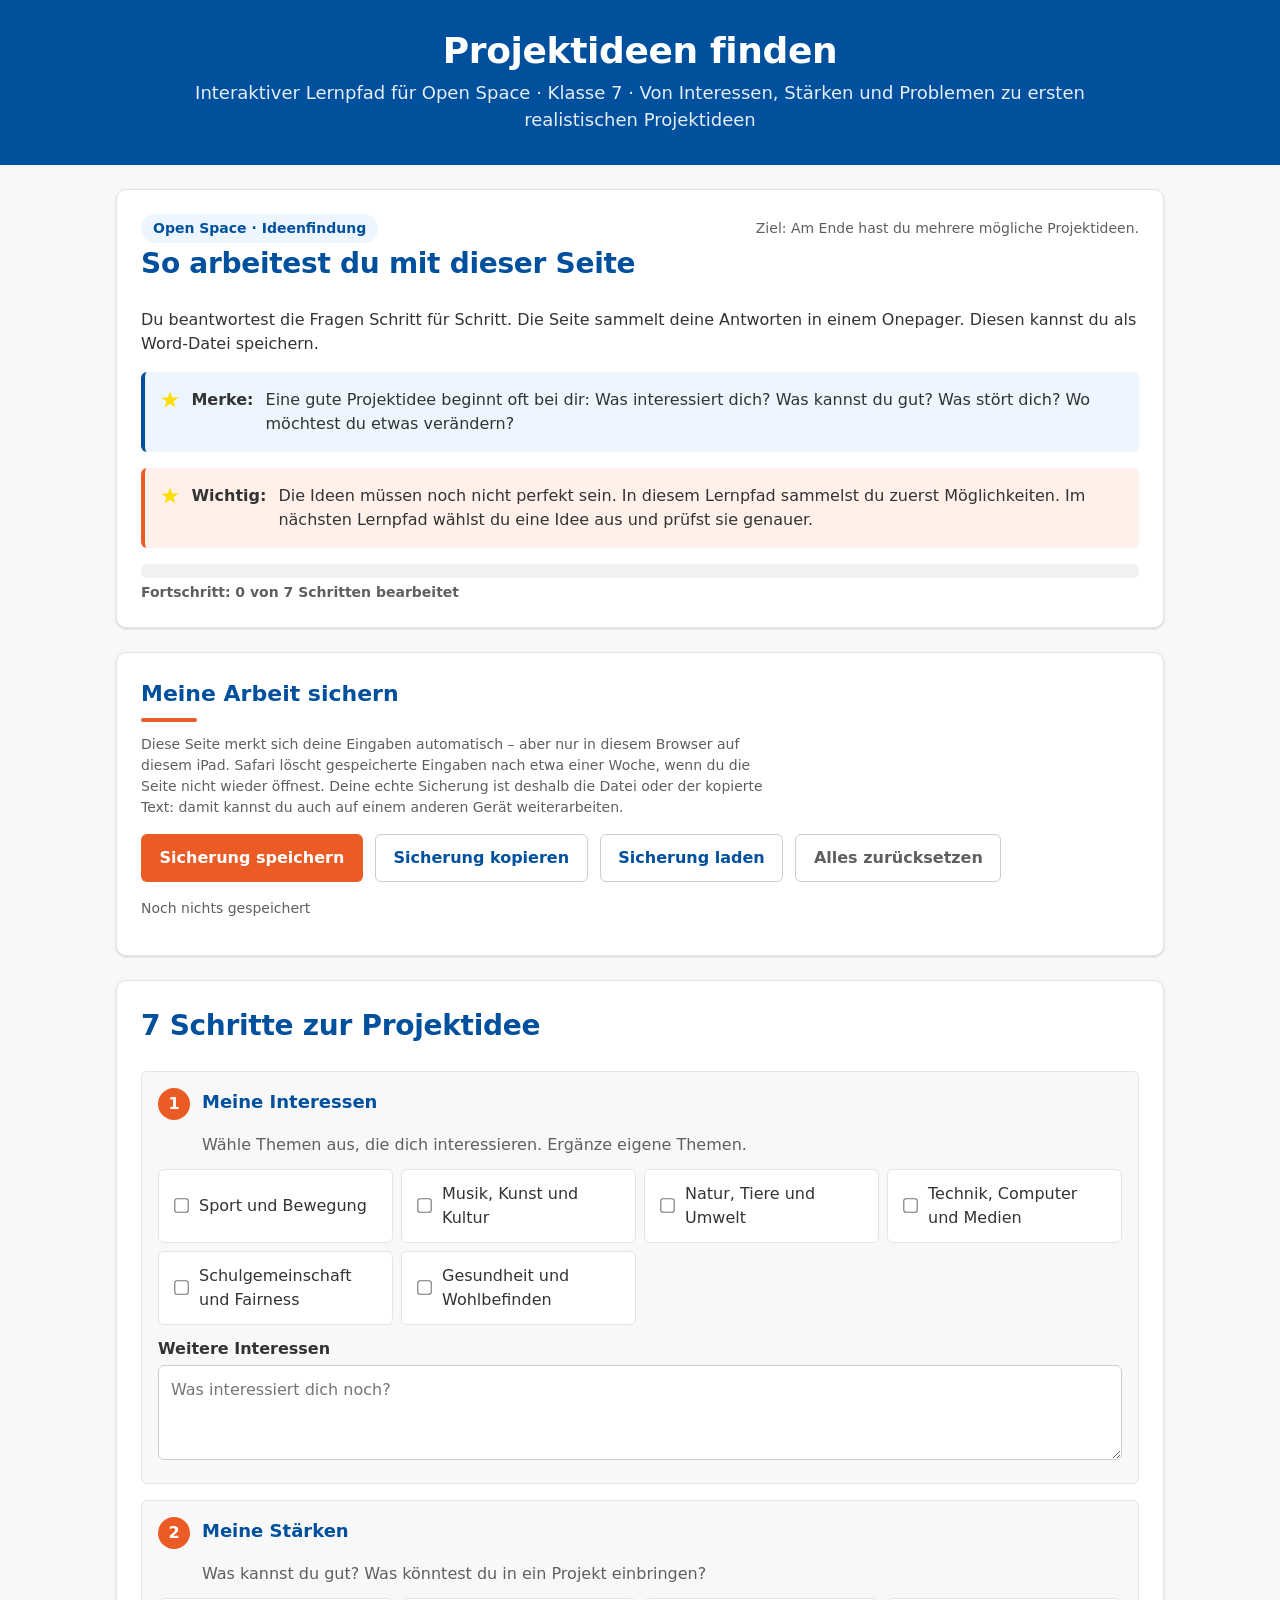
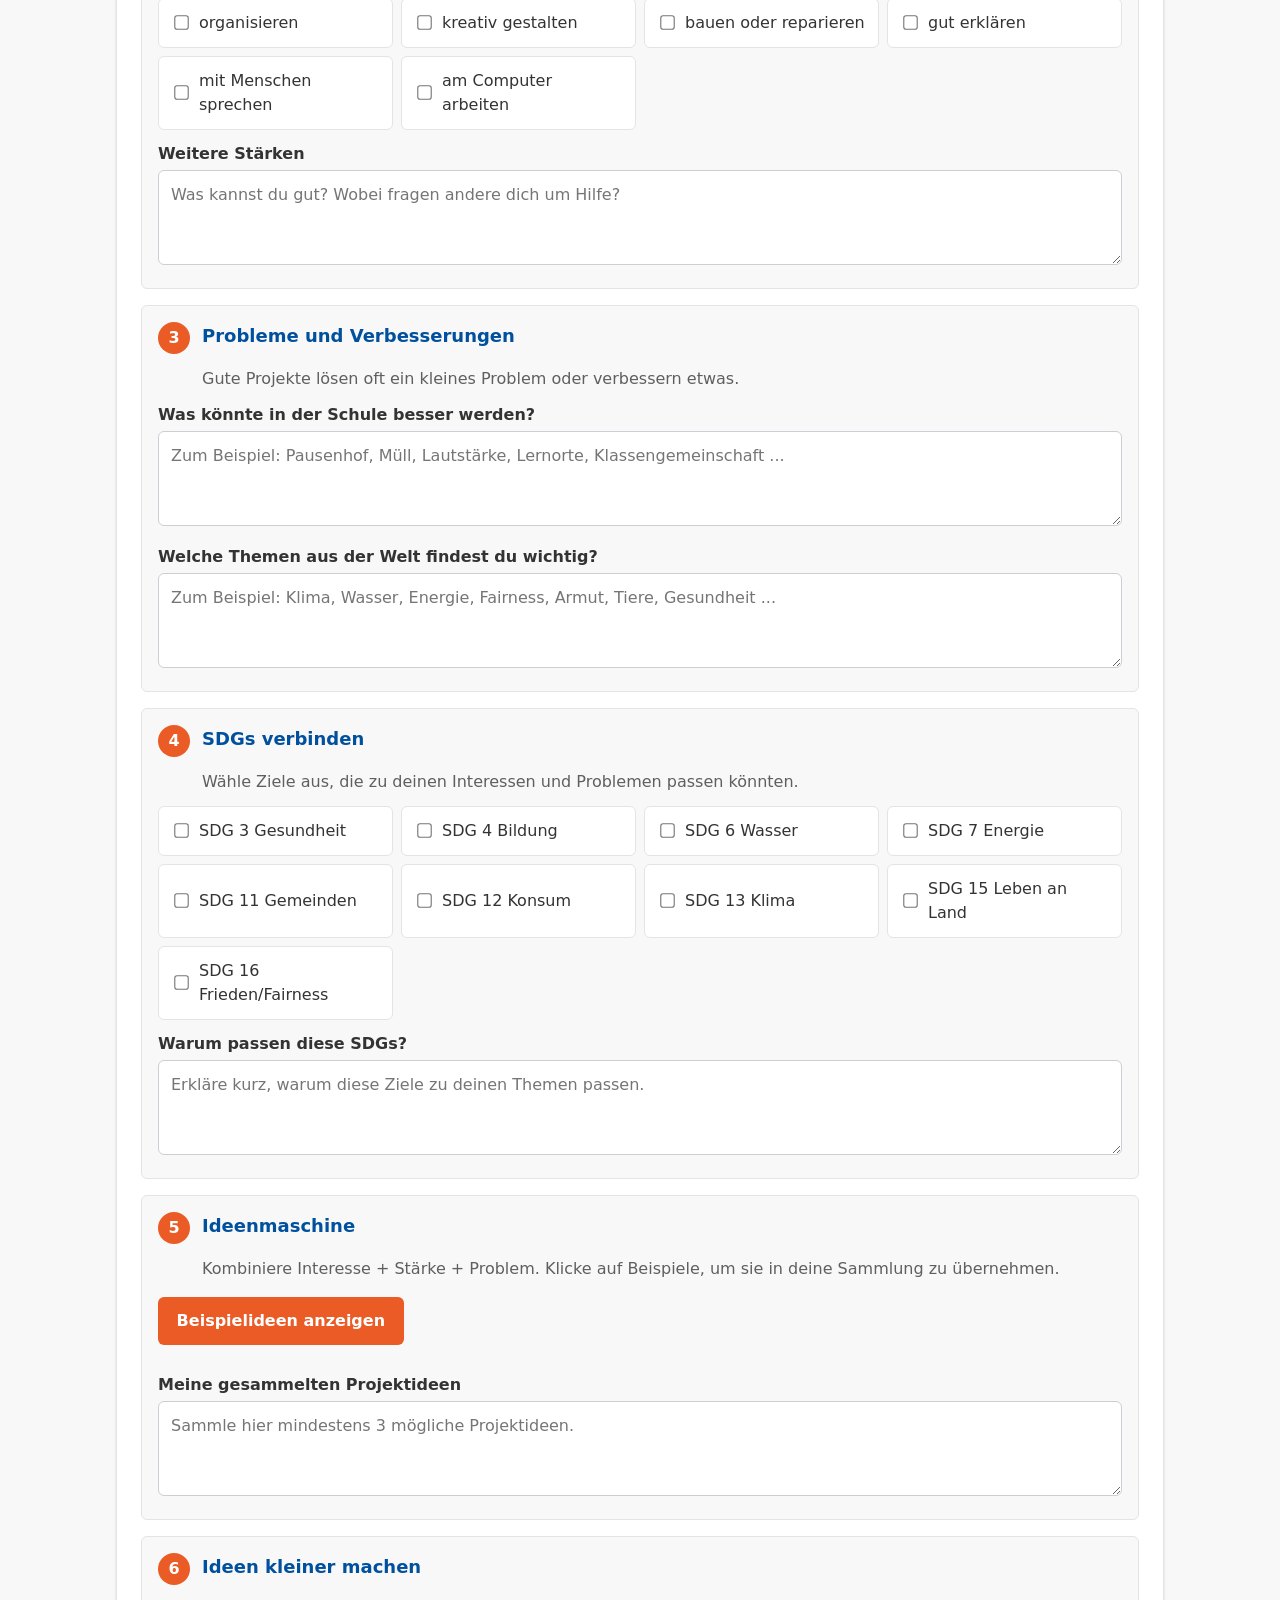
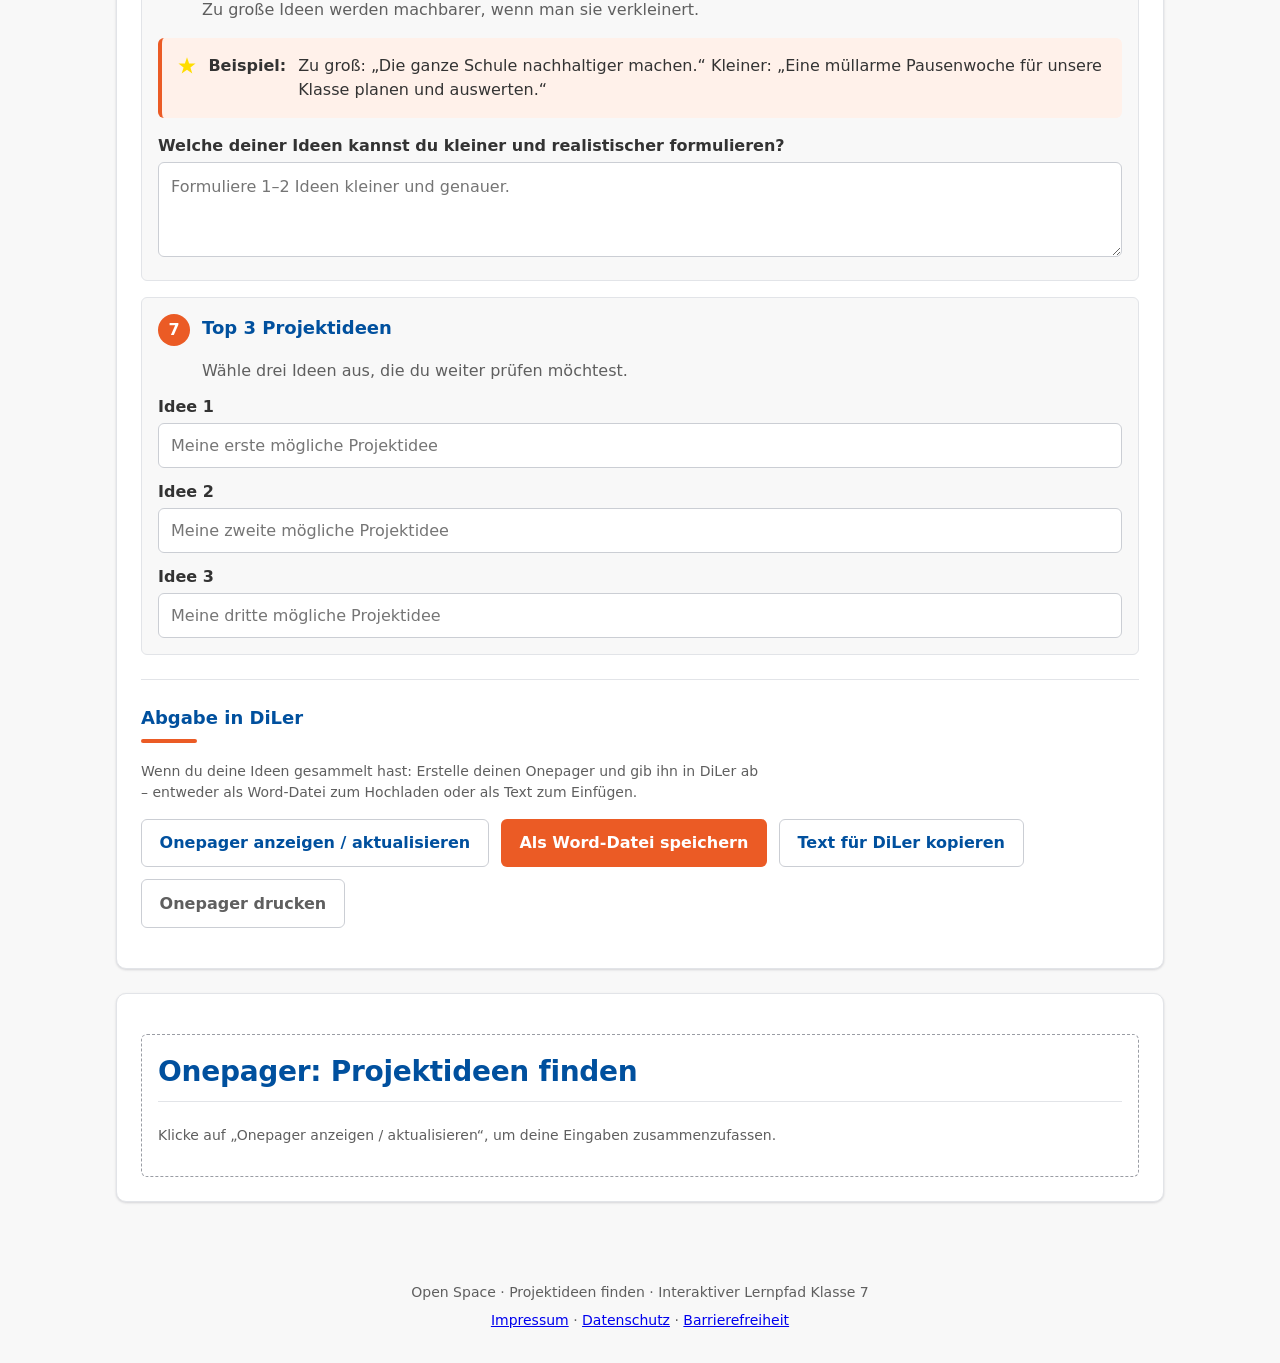
==== commit 399c7df8: "feat: Rechtslinks im Footer aller Lernpfade Statischer Footer-Block mit absoluten Links auf Impressu" ====
--- a/lernpfad_projektideen_finden.html
+++ b/lernpfad_projektideen_finden.html
@@ -305,7 +305,14 @@
 
   <section class="card" id="onepagerSection"><div id="onepager" class="onepager"><h2>Onepager: Projektideen finden</h2><p class="small">Klicke auf „Onepager anzeigen / aktualisieren“, um deine Eingaben zusammenzufassen.</p></div></section>
 </main>
-<footer>Open Space · Projektideen finden · Interaktiver Lernpfad Klasse 7</footer>
+<footer>Open Space · Projektideen finden · Interaktiver Lernpfad Klasse 7
+  <!-- Rechtslinks slp-tools.de: statisch, absolut, nicht per JavaScript -->
+  <nav aria-label="Rechtliche Angaben" style="margin-top: 0.5em;">
+    <a href="https://slp-tools.de/impressum.html">Impressum</a> ·
+    <a href="https://slp-tools.de/datenschutz.html">Datenschutz</a> ·
+    <a href="https://slp-tools.de/barrierefreiheit.html">Barrierefreiheit</a>
+  </nav>
+</footer>
 <script>
   document.addEventListener('input', updateProgress); document.addEventListener('change', updateProgress);
   function getValue(id){const e=document.getElementById(id);return e&&e.value.trim()?e.value.trim():'—'}
